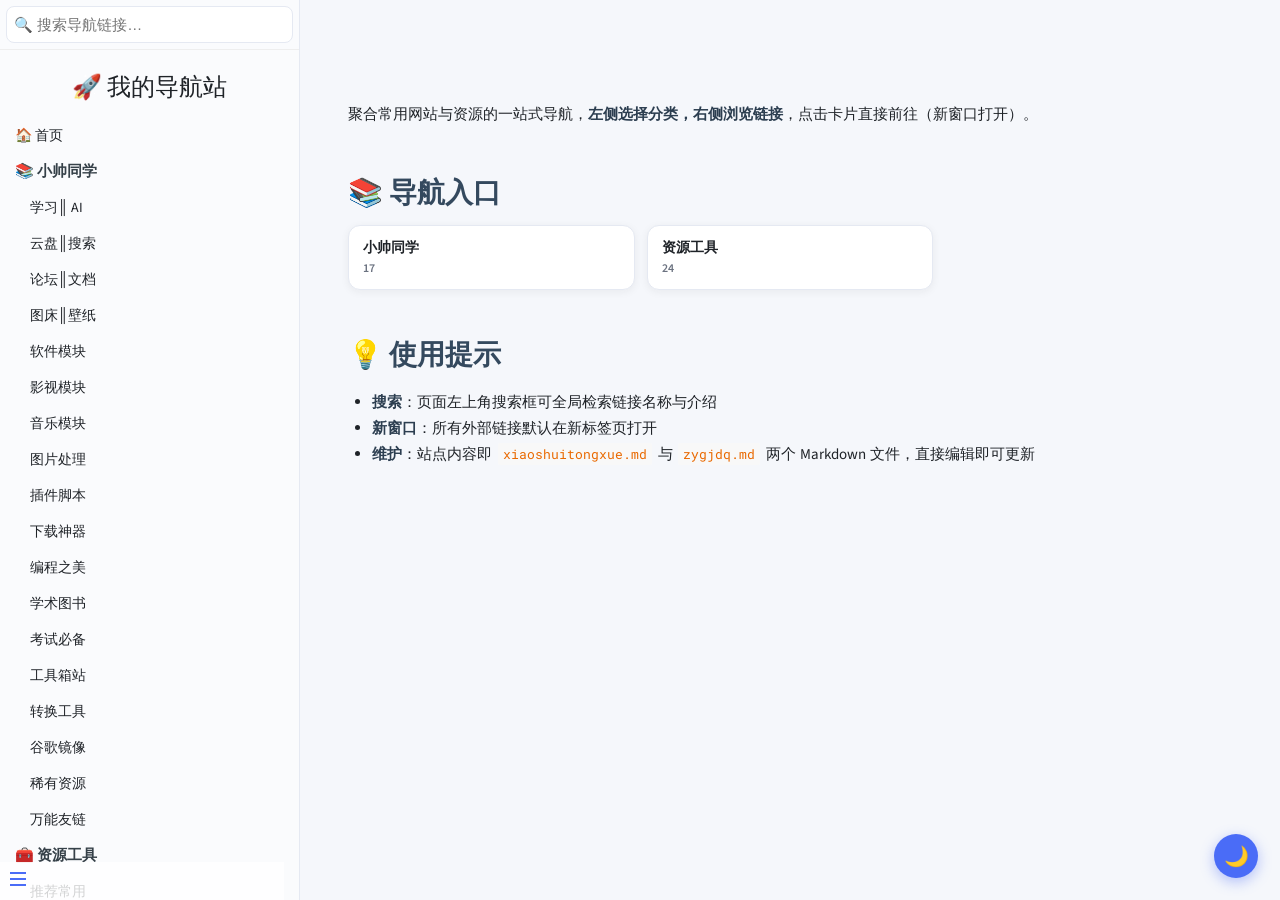
==== index.html @ 2ff6bfc6 "feat: 我的导航站 (docsify 卡片化导航)" ====
<!DOCTYPE html>
<html lang="zh-CN">
<head>
  <meta charset="UTF-8">
  <meta name="viewport" content="width=device-width, initial-scale=1.0">
  <meta name="description" content="我的导航站 - 聚合常用网站、工具、资源导航">
  <title>我的导航站</title>
  <!-- 主题（本地化，避免 CDN 网络问题） -->
  <link rel="stylesheet" href="assets/vendor/vue.css">
  <link rel="stylesheet" href="assets/style.css">
</head>
<body>
  <div id="app">加载中…</div>

  <script>
    window.$docsify = {
      // 站点信息
      name: '🚀 我的导航站',
      nameLink: '/',
      maxLevel: 4,
      subMaxLevel: 0,
      sidebarDisplayLevel: 1,
      loadSidebar: true,
      auto2top: true,
      themeColor: '#4a6cf7',
      // 搜索
      search: {
        placeholder: '🔍 搜索导航链接…',
        noData: '没有找到相关链接',
        depth: 6,
        maxAge: 86400000,
        paths: 'auto',
        namespace: 'nav-search'
      },
      // 外链一律新窗口打开
      externalLinkTarget: '_blank',
      externalLinkRel: 'noopener'
    };
  </script>

  <!-- 导航增强插件：必须在 docsify 实例化之前注册 -->
  <script src="assets/nav.js"></script>

  <!-- docsify 核心（本地化） -->
  <script src="assets/vendor/docsify.min.js"></script>
  <!-- 插件 -->
  <script src="assets/vendor/search.min.js"></script>
</body>
</html>
---- assets/vendor/vue.css ----
@import url("https://fonts.googleapis.com/css?family=Roboto+Mono|Source+Sans+Pro:300,400,600");*{-webkit-font-smoothing:antialiased;-webkit-overflow-scrolling:touch;-webkit-tap-highlight-color:rgba(0,0,0,0);-webkit-text-size-adjust:none;-webkit-touch-callout:none;box-sizing:border-box}body:not(.ready){overflow:hidden}body:not(.ready) .app-nav,body:not(.ready)>nav,body:not(.ready) [data-cloak]{display:none}div#app{font-size:30px;font-weight:lighter;margin:40vh auto;text-align:center}div#app:empty:before{content:"Loading..."}img.emoji{height:1.2em}img.emoji,span.emoji{vertical-align:middle}span.emoji{font-family:Apple Color Emoji,Segoe UI Emoji,Segoe UI Symbol,Noto Color Emoji;font-size:1.2em}.progress{background-color:#42b983;background-color:var(--theme-color,#42b983);height:2px;left:0;position:fixed;right:0;top:0;transition:width .2s,opacity .4s;width:0;z-index:999999}.search .search-keyword,.search a:hover{color:#42b983;color:var(--theme-color,#42b983)}.search .search-keyword{font-style:normal;font-weight:700}body,html{height:100%}body{-moz-osx-font-smoothing:grayscale;-webkit-font-smoothing:antialiased;color:#34495e;font-family:Source Sans Pro,Helvetica Neue,Arial,sans-serif;font-size:15px;letter-spacing:0;margin:0;overflow-x:hidden}img{max-width:100%}a[disabled]{cursor:not-allowed;opacity:.6}kbd{border:1px solid #ccc;border-radius:3px;display:inline-block;font-size:12px!important;line-height:12px;margin-bottom:3px;padding:3px 5px;vertical-align:middle}li input[type=checkbox]{margin:0 .2em .25em 0;vertical-align:middle}.app-nav{margin:25px 60px 0 0;position:absolute;right:0;text-align:right;z-index:10}.app-nav.no-badge{margin-right:25px}.app-nav p{margin:0}.app-nav>a{margin:0 1rem;padding:5px 0}.app-nav li,.app-nav ul{display:inline-block;list-style:none;margin:0}.app-nav a{color:inherit;font-size:16px;text-decoration:none;transition:color .3s}.app-nav a.active,.app-nav a:hover{color:#42b983;color:var(--theme-color,#42b983)}.app-nav a.active{border-bottom:2px solid #42b983;border-bottom:2px solid var(--theme-color,#42b983)}.app-nav li{display:inline-block;margin:0 1rem;padding:5px 0;position:relative;cursor:pointer}.app-nav li ul{background-color:#fff;border:1px solid;border-color:#ddd #ddd #ccc;border-radius:4px;box-sizing:border-box;display:none;max-height:calc(100vh - 61px);overflow-y:auto;padding:10px 0;position:absolute;right:-15px;text-align:left;top:100%;white-space:nowrap}.app-nav li ul li{display:block;font-size:14px;line-height:1rem;margin:8px 14px;white-space:nowrap}.app-nav li ul a{display:block;font-size:inherit;margin:0;padding:0}.app-nav li ul a.active{border-bottom:0}.app-nav li:hover ul{display:block}.github-corner{border-bottom:0;position:fixed;right:0;text-decoration:none;top:0;z-index:1}.github-corner:hover .octo-arm{animation:octocat-wave .56s ease-in-out}.github-corner svg{color:#fff;fill:#42b983;fill:var(--theme-color,#42b983);height:80px;width:80px}main{display:block;position:relative;width:100vw;height:100%;z-index:0}main.hidden{display:none}.anchor{display:inline-block;text-decoration:none;transition:all .3s}.anchor span{color:#34495e}.anchor:hover{text-decoration:underline}.sidebar{border-right:1px solid rgba(0,0,0,.07);overflow-y:auto;padding:40px 0 0;position:absolute;top:0;bottom:0;left:0;transition:transform .25s ease-out;width:300px;z-index:20}.sidebar>h1{margin:0 auto 1rem;font-size:1.5rem;font-weight:300;text-align:center}.sidebar>h1 a{color:inherit;text-decoration:none}.sidebar>h1 .app-nav{display:block;position:static}.sidebar .sidebar-nav{line-height:2em;padding-bottom:40px}.sidebar li.collapse .app-sub-sidebar{display:none}.sidebar ul{margin:0 0 0 15px;padding:0}.sidebar li>p{font-weight:700;margin:0}.sidebar ul,.sidebar ul li{list-style:none}.sidebar ul li a{border-bottom:none;display:block}.sidebar ul li ul{padding-left:20px}.sidebar::-webkit-scrollbar{width:4px}.sidebar::-webkit-scrollbar-thumb{background:transparent;border-radius:4px}.sidebar:hover::-webkit-scrollbar-thumb{background:hsla(0,0%,53.3%,.4)}.sidebar:hover::-webkit-scrollbar-track{background:hsla(0,0%,53.3%,.1)}.sidebar-toggle{background-color:transparent;background-color:hsla(0,0%,100%,.8);border:0;outline:none;padding:10px;position:absolute;bottom:0;left:0;text-align:center;transition:opacity .3s;width:284px;z-index:30;cursor:pointer}.sidebar-toggle:hover .sidebar-toggle-button{opacity:.4}.sidebar-toggle span{background-color:#42b983;background-color:var(--theme-color,#42b983);display:block;margin-bottom:4px;width:16px;height:2px}body.sticky .sidebar,body.sticky .sidebar-toggle{position:fixed}.content{padding-top:60px;position:absolute;top:0;right:0;bottom:0;left:300px;transition:left .25s ease}.markdown-section{margin:0 auto;max-width:80%;padding:30px 15px 40px;position:relative}.markdown-section>*{box-sizing:border-box;font-size:inherit}.markdown-section>:first-child{margin-top:0!important}.markdown-section hr{border:none;border-bottom:1px solid #eee;margin:2em 0}.markdown-section iframe{border:1px solid #eee;width:1px;min-width:100%}.markdown-section table{border-collapse:collapse;border-spacing:0;display:block;margin-bottom:1rem;overflow:auto;width:100%}.markdown-section th{font-weight:700}.markdown-section td,.markdown-section th{border:1px solid #ddd;padding:6px 13px}.markdown-section tr{border-top:1px solid #ccc}.markdown-section p.tip,.markdown-section tr:nth-child(2n){background-color:#f8f8f8}.markdown-section p.tip{border-bottom-right-radius:2px;border-left:4px solid #f66;border-top-right-radius:2px;margin:2em 0;padding:12px 24px 12px 30px;position:relative}.markdown-section p.tip:before{background-color:#f66;border-radius:100%;color:#fff;content:"!";font-family:Dosis,Source Sans Pro,Helvetica Neue,Arial,sans-serif;font-size:14px;font-weight:700;left:-12px;line-height:20px;position:absolute;height:20px;width:20px;text-align:center;top:14px}.markdown-section p.tip code{background-color:#efefef}.markdown-section p.tip em{color:#34495e}.markdown-section p.warn{background:rgba(66,185,131,.1);border-radius:2px;padding:1rem}.markdown-section ul.task-list>li{list-style-type:none}body.close .sidebar{transform:translateX(-300px)}body.close .sidebar-toggle{width:auto}body.close .content{left:0}@media print{.app-nav,.github-corner,.sidebar,.sidebar-toggle{display:none}}@media screen and (max-width:768px){.github-corner,.sidebar,.sidebar-toggle{position:fixed}.app-nav{margin-top:16px}.app-nav li ul{top:30px}main{height:auto;min-height:100vh;overflow-x:hidden}.sidebar{left:-300px;transition:transform .25s ease-out}.content{left:0;max-width:100vw;position:static;padding-top:20px;transition:transform .25s ease}.app-nav,.github-corner{transition:transform .25s ease-out}.sidebar-toggle{background-color:transparent;width:auto;padding:30px 30px 10px 10px}body.close .sidebar{transform:translateX(300px)}body.close .sidebar-toggle{background-color:hsla(0,0%,100%,.8);transition:background-color 1s;width:284px;padding:10px}body.close .content{transform:translateX(300px)}body.close .app-nav,body.close .github-corner{display:none}.github-corner:hover .octo-arm{animation:none}.github-corner .octo-arm{animation:octocat-wave .56s ease-in-out}}@keyframes octocat-wave{0%,to{transform:rotate(0)}20%,60%{transform:rotate(-25deg)}40%,80%{transform:rotate(10deg)}}section.cover{position:relative;align-items:center;background-position:50%;background-repeat:no-repeat;background-size:cover;min-height:100vh;width:100%;display:none}section.cover.show{display:flex}section.cover.has-mask .mask{background-color:#fff;opacity:.8;position:absolute;top:0;bottom:0;width:100%}section.cover .cover-main{flex:1;margin:0 16px;text-align:center;position:relative}section.cover a{color:inherit}section.cover a,section.cover a:hover{text-decoration:none}section.cover p{line-height:1.5rem;margin:1em 0}section.cover h1{color:inherit;font-size:2.5rem;font-weight:300;margin:.625rem 0 2.5rem;position:relative;text-align:center}section.cover h1 a{display:block}section.cover h1 small{bottom:-.4375rem;font-size:1rem;position:absolute}section.cover blockquote{font-size:1.5rem;text-align:center}section.cover ul{line-height:1.8;list-style-type:none;margin:1em auto;max-width:500px;padding:0}section.cover .cover-main>p:last-child a{border-radius:2rem;border:1px solid #42b983;border-color:var(--theme-color,#42b983);box-sizing:border-box;color:#42b983;color:var(--theme-color,#42b983);display:inline-block;font-size:1.05rem;letter-spacing:.1rem;margin:.5rem 1rem;padding:.75em 2rem;text-decoration:none;transition:all .15s ease}section.cover .cover-main>p:last-child a:last-child{background-color:#42b983;background-color:var(--theme-color,#42b983);color:#fff}section.cover .cover-main>p:last-child a:last-child:hover{color:inherit;opacity:.8}section.cover .cover-main>p:last-child a:hover{color:inherit}section.cover blockquote>p>a{border-bottom:2px solid #42b983;border-bottom:2px solid var(--theme-color,#42b983);transition:color .3s}section.cover blockquote>p>a:hover{color:#42b983;color:var(--theme-color,#42b983)}.sidebar,body{background-color:#fff}.sidebar{color:#364149}.sidebar li{margin:6px 0}.sidebar ul li a{color:#505d6b;font-size:14px;font-weight:400;overflow:hidden;text-decoration:none;text-overflow:ellipsis;white-space:nowrap}.sidebar ul li a:hover{text-decoration:underline}.sidebar ul li ul{padding:0}.sidebar ul li.active>a{border-right:2px solid;color:#42b983;color:var(--theme-color,#42b983);font-weight:600}.app-sub-sidebar li:before{content:"-";padding-right:4px;float:left}.markdown-section h1,.markdown-section h2,.markdown-section h3,.markdown-section h4,.markdown-section strong{color:#2c3e50;font-weight:600}.markdown-section a{color:#42b983;color:var(--theme-color,#42b983);font-weight:600}.markdown-section h1{font-size:2rem;margin:0 0 1rem}.markdown-section h2{font-size:1.75rem;margin:45px 0 .8rem}.markdown-section h3{font-size:1.5rem;margin:40px 0 .6rem}.markdown-section h4{font-size:1.25rem}.markdown-section h5{font-size:1rem}.markdown-section h6{color:#777;font-size:1rem}.markdown-section figure,.markdown-section p{margin:1.2em 0}.markdown-section ol,.markdown-section p,.markdown-section ul{line-height:1.6rem;word-spacing:.05rem}.markdown-section ol,.markdown-section ul{padding-left:1.5rem}.markdown-section blockquote{border-left:4px solid #42b983;border-left:4px solid var(--theme-color,#42b983);color:#858585;margin:2em 0;padding-left:20px}.markdown-section blockquote p{font-weight:600;margin-left:0}.markdown-section iframe{margin:1em 0}.markdown-section em{color:#7f8c8d}.markdown-section code,.markdown-section output:after,.markdown-section pre{font-family:Roboto Mono,Monaco,courier,monospace}.markdown-section code,.markdown-section pre{background-color:#f8f8f8}.markdown-section output,.markdown-section pre{margin:1.2em 0;position:relative}.markdown-section output,.markdown-section pre>code{border-radius:2px;display:block}.markdown-section output:after,.markdown-section pre>code{-moz-osx-font-smoothing:initial;-webkit-font-smoothing:initial}.markdown-section code{border-radius:2px;color:#e96900;margin:0 2px;padding:3px 5px;white-space:pre-wrap}.markdown-section>:not(h1):not(h2):not(h3):not(h4):not(h5):not(h6) code{font-size:.8rem}.markdown-section pre{padding:0 1.4rem;line-height:1.5rem;overflow:auto;word-wrap:normal}.markdown-section pre>code{color:#525252;font-size:.8rem;padding:2.2em 5px;line-height:inherit;margin:0 2px;max-width:inherit;overflow:inherit;white-space:inherit}.markdown-section output{padding:1.7rem 1.4rem;border:1px dotted #ccc}.markdown-section output>:first-child{margin-top:0}.markdown-section output>:last-child{margin-bottom:0}.markdown-section code:after,.markdown-section code:before,.markdown-section output:after,.markdown-section output:before{letter-spacing:.05rem}.markdown-section output:after,.markdown-section pre:after{color:#ccc;font-size:.6rem;font-weight:600;height:15px;line-height:15px;padding:5px 10px 0;position:absolute;right:0;text-align:right;top:0;content:attr(data-lang)}.token.cdata,.token.comment,.token.doctype,.token.prolog{color:#8e908c}.token.namespace{opacity:.7}.token.boolean,.token.number{color:#c76b29}.token.punctuation{color:#525252}.token.property{color:#c08b30}.token.tag{color:#2973b7}.token.string{color:#42b983;color:var(--theme-color,#42b983)}.token.selector{color:#6679cc}.token.attr-name{color:#2973b7}.language-css .token.string,.style .token.string,.token.entity,.token.url{color:#22a2c9}.token.attr-value,.token.control,.token.directive,.token.unit{color:#42b983;color:var(--theme-color,#42b983)}.token.function,.token.keyword{color:#e96900}.token.atrule,.token.regex,.token.statement{color:#22a2c9}.token.placeholder,.token.variable{color:#3d8fd1}.token.deleted{text-decoration:line-through}.token.inserted{border-bottom:1px dotted #202746;text-decoration:none}.token.italic{font-style:italic}.token.bold,.token.important{font-weight:700}.token.important{color:#c94922}.token.entity{cursor:help}code .token{-moz-osx-font-smoothing:initial;-webkit-font-smoothing:initial;min-height:1.5rem;position:relative;left:auto}
---- assets/style.css ----
/* ============================================
 * 我的导航站 - 自定义样式
 * 覆盖 docsify vue 主题：卡片化网格 / 分类标签条 / 亮暗主题
 * ============================================ */

/* ---------- 主题变量 ---------- */
:root {
  --nav-bg: #f5f7fb;
  --nav-card-bg: #ffffff;
  --nav-card-border: #e5e9f2;
  --nav-text: #1f2328;
  --nav-muted: #6b7280;
  --nav-accent: #4a6cf7;
  --nav-accent-soft: rgba(74, 108, 247, 0.08);
  --nav-shadow: 0 2px 8px rgba(31, 35, 40, 0.06);
  --nav-shadow-hover: 0 6px 18px rgba(31, 35, 40, 0.12);
  --nav-sidebar-bg: #fafbfd;
}

body.nav-dark {
  --nav-bg: #101218;
  --nav-card-bg: #1a1e29;
  --nav-card-border: #2a3040;
  --nav-text: #e6e8ee;
  --nav-muted: #9aa1b2;
  --nav-accent: #6d8bff;
  --nav-accent-soft: rgba(109, 139, 255, 0.12);
  --nav-shadow: 0 2px 8px rgba(0, 0, 0, 0.3);
  --nav-shadow-hover: 0 6px 18px rgba(0, 0, 0, 0.45);
  --nav-sidebar-bg: #12141c;
}

/* ---------- 全局背景 ---------- */
body {
  background: var(--nav-bg);
  color: var(--nav-text);
  transition: background 0.25s ease, color 0.25s ease;
}
.sidebar {
  background: var(--nav-sidebar-bg);
  border-right: 1px solid var(--nav-card-border);
}
.sidebar .app-name-link,
.sidebar ul li a,
.sidebar ul li a:hover {
  color: var(--nav-text);
}
.sidebar ul li a.active {
  color: var(--nav-accent);
  border-right: 2px solid var(--nav-accent);
  background: var(--nav-accent-soft);
}

/* ---------- 内容区宽度 ---------- */
.markdown-section {
  max-width: 1180px !important;
  padding: 24px 48px 60px !important;
}
@media (max-width: 768px) {
  .markdown-section {
    padding: 16px 18px 60px !important;
  }
}

/* ---------- 分类标题 ---------- */
.cat-heading {
  position: relative;
  padding-left: 14px;
  margin-top: 44px;
  font-size: 1.45em;
  color: var(--nav-text);
}
.cat-heading:first-of-type {
  margin-top: 8px;
}
.cat-heading::before {
  content: '';
  position: absolute;
  left: 0;
  top: 8px;
  bottom: 8px;
  width: 4px;
  border-radius: 2px;
  background: var(--nav-accent);
}
.cat-heading .anchor {
  display: none;
}

/* ---------- 顶部分类标签条 ---------- */
.cat-tabs {
  display: flex;
  flex-wrap: wrap;
  gap: 8px;
  padding: 12px 14px;
  margin: 0 0 20px;
  background: var(--nav-card-bg);
  border: 1px solid var(--nav-card-border);
  border-radius: 12px;
  box-shadow: var(--nav-shadow);
}
.cat-tab {
  padding: 5px 12px;
  border-radius: 999px;
  font-size: 13px;
  color: var(--nav-muted);
  background: var(--nav-accent-soft);
  text-decoration: none !important;
  border: 1px solid transparent;
  transition: all 0.18s ease;
  white-space: nowrap;
}
.cat-tab:hover {
  color: var(--nav-accent);
  border-color: var(--nav-accent);
}

/* ---------- 卡片网格 ---------- */
.nav-grid {
  display: grid;
  grid-template-columns: repeat(auto-fill, minmax(240px, 1fr));
  gap: 12px;
  margin-bottom: 28px;
}
.nav-card {
  display: flex;
  align-items: center;
  gap: 12px;
  padding: 12px 14px;
  background: var(--nav-card-bg);
  border: 1px solid var(--nav-card-border);
  border-radius: 12px;
  box-shadow: var(--nav-shadow);
  text-decoration: none !important;
  transition: transform 0.18s ease, box-shadow 0.18s ease, border-color 0.18s ease;
  min-width: 0;
}
.nav-card:hover {
  transform: translateY(-3px);
  box-shadow: var(--nav-shadow-hover);
  border-color: var(--nav-accent);
}
.nav-card:active {
  transform: translateY(-1px);
}
.nav-card-icon {
  flex: 0 0 28px;
  width: 28px;
  height: 28px;
  display: flex;
  align-items: center;
  justify-content: center;
  border-radius: 8px;
  background: var(--nav-accent-soft);
  overflow: hidden;
}
.nav-card-icon img {
  width: 20px;
  height: 20px;
  border-radius: 4px;
}
.nav-card-body {
  display: flex;
  flex-direction: column;
  min-width: 0;
}
.nav-card-name {
  font-size: 14px;
  font-weight: 600;
  color: var(--nav-text);
  white-space: nowrap;
  overflow: hidden;
  text-overflow: ellipsis;
}
.nav-card-desc {
  margin-top: 2px;
  font-size: 12px;
  color: var(--nav-muted);
  overflow: hidden;
  display: -webkit-box;
  -webkit-line-clamp: 2;
  -webkit-box-orient: vertical;
  word-break: break-all;
}

/* ---------- 主题切换按钮 ---------- */
.theme-toggle {
  position: fixed;
  right: 22px;
  bottom: 22px;
  z-index: 1000;
  width: 44px;
  height: 44px;
  border: none;
  border-radius: 50%;
  font-size: 20px;
  cursor: pointer;
  background: var(--nav-accent);
  color: #fff;
  box-shadow: 0 4px 14px rgba(74, 108, 247, 0.4);
  transition: transform 0.18s ease, box-shadow 0.18s ease;
}
.theme-toggle:hover {
  transform: scale(1.08);
}

/* ---------- 响应式 ---------- */
@media (max-width: 560px) {
  .nav-grid {
    grid-template-columns: repeat(auto-fill, minmax(100%, 1fr));
  }
  .cat-tabs {
    max-height: 220px;
    overflow-y: auto;
  }
}

/* ---------- 搜索框主题适配 ---------- */
.search input {
  background: var(--nav-card-bg) !important;
  color: var(--nav-text) !important;
  border: 1px solid var(--nav-card-border) !important;
  border-radius: 8px !important;
}
.search .search-keyword {
  color: var(--nav-accent) !important;
}
.search p {
  color: var(--nav-text) !important;
}
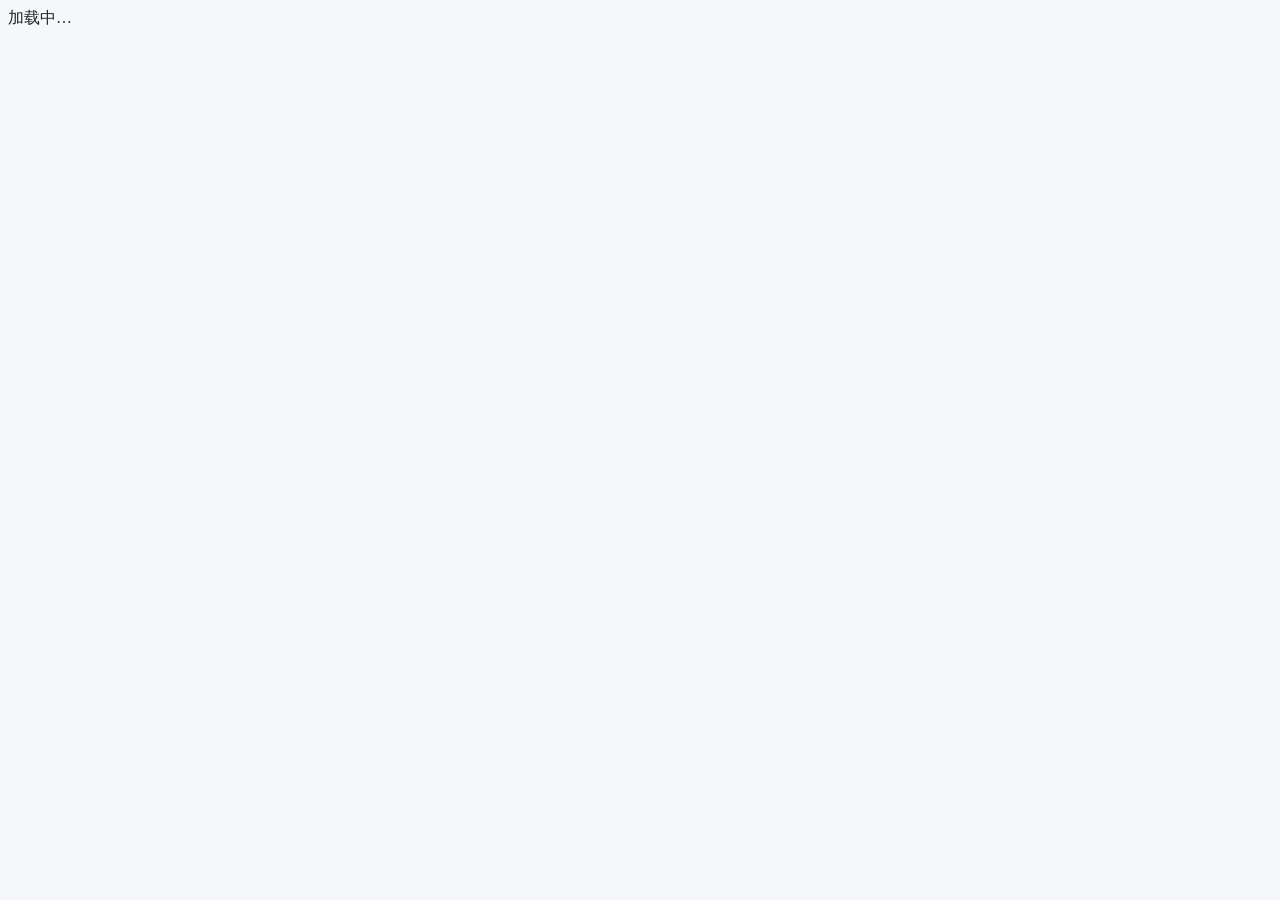
==== commit db72da59: "deploy: 自动部署 gh-pages 6b73b0909bc286a4d624ce44890be358062a8974 6b73b0909bc286a4d624ce44890be358062a8" ====
--- a/index.html
+++ b/index.html
@@ -1,49 +1,55 @@
-<!DOCTYPE html>
-<html lang="zh-CN">
-<head>
-  <meta charset="UTF-8">
-  <meta name="viewport" content="width=device-width, initial-scale=1.0">
-  <meta name="description" content="我的导航站 - 聚合常用网站、工具、资源导航">
-  <title>我的导航站</title>
-  <!-- 主题（本地化，避免 CDN 网络问题） -->
-  <link rel="stylesheet" href="assets/vendor/vue.css">
-  <link rel="stylesheet" href="assets/style.css">
-</head>
-<body>
-  <div id="app">加载中…</div>
-
-  <script>
-    window.$docsify = {
-      // 站点信息
-      name: '🚀 我的导航站',
-      nameLink: '/',
-      maxLevel: 4,
-      subMaxLevel: 0,
-      sidebarDisplayLevel: 1,
-      loadSidebar: true,
-      auto2top: true,
-      themeColor: '#4a6cf7',
-      // 搜索
-      search: {
-        placeholder: '🔍 搜索导航链接…',
-        noData: '没有找到相关链接',
-        depth: 6,
-        maxAge: 86400000,
-        paths: 'auto',
-        namespace: 'nav-search'
-      },
-      // 外链一律新窗口打开
-      externalLinkTarget: '_blank',
-      externalLinkRel: 'noopener'
-    };
-  </script>
-
-  <!-- 导航增强插件：必须在 docsify 实例化之前注册 -->
-  <script src="assets/nav.js"></script>
-
-  <!-- docsify 核心（本地化） -->
-  <script src="assets/vendor/docsify.min.js"></script>
-  <!-- 插件 -->
-  <script src="assets/vendor/search.min.js"></script>
-</body>
-</html>
+<!DOCTYPE html>
+<html lang="zh-CN">
+<head>
+  <meta charset="UTF-8" />
+  <title>🚀 我的导航站</title>
+  <meta name="viewport" content="width=device-width, initial-scale=1.0, minimum-scale=1.0" />
+  <meta name="description" content="我的导航站 - 聚合常用网站、工具、资源导航" />
+
+  <!-- 主题样式（CDN，参考 zhixiaotx/blog 的可达配置） -->
+  <link rel="stylesheet" href="https://cdn.jsdelivr.net/npm/docsify@4/lib/themes/vue.css" />
+  <link rel="stylesheet" href="assets/style.css" />
+</head>
+<body>
+  <div id="app">加载中…</div>
+
+  <script>
+    window.$docsify = {
+      name: '🚀 我的导航站',
+      nameLink: '#/',
+      repo: '',
+      // 侧边栏导航（_sidebar.md 中的 55 个分类）
+      loadSidebar: true,
+      subMaxLevel: 2,
+      maxLevel: 4,
+      auto2top: true,
+      loadNavbar: false,
+      coverpage: false,
+      // 相对链接始终基于站点根解析，避免从子目录页再点链接时路径叠加
+      relativePath: false,
+      // 站内搜索（docsify 官方插件，稳定可靠）
+      search: {
+        maxAge: 86400000,
+        paths: 'auto',
+        placeholder: '搜索分类 / 站点',
+        noData: '找不到结果',
+        depth: 4
+      },
+      // 外链新窗口打开
+      externalLinkTarget: '_blank',
+      externalLinkRel: 'noopener',
+      // 找不到页面时渲染 _404.md（而不是永久停在加载占位）
+      notFoundPage: true,
+      // 插件万一抛错也不要中断正文渲染
+      catchPluginErrors: true
+    };
+  </script>
+
+  <!-- Docsify v4（CDN，已验证国内可达） -->
+  <script src="//cdn.jsdelivr.net/npm/docsify@4"></script>
+  <!-- 官方搜索插件（站内搜索） -->
+  <script src="//cdn.jsdelivr.net/npm/docsify/lib/plugins/search.min.js"></script>
+  <!-- 站内/站外搜索 + 主题切换 + 一键置顶（干净插件，参考 zhixiaotx/blog 写法） -->
+  <script src="assets/nav.js"></script>
+</body>
+</html>
--- a/assets/style.css
+++ b/assets/style.css
@@ -1,6 +1,7 @@
 /* ============================================
  * 我的导航站 - 自定义样式
- * 覆盖 docsify vue 主题：卡片化网格 / 分类标签条 / 亮暗主题
+ * 覆盖 docsify vue 主题：表格美化 / 统一搜索栏 /
+ * 置顶按钮 / 侧边栏折叠 / 分类标题(纯文本) / 亮暗主题 / 移动端适配
  * ============================================ */
 
 /* ---------- 主题变量 ---------- */
@@ -12,9 +13,11 @@
   --nav-muted: #6b7280;
   --nav-accent: #4a6cf7;
   --nav-accent-soft: rgba(74, 108, 247, 0.08);
+  --nav-head-bg: #eef1f8;
+  --nav-stripe: #f8fafd;
   --nav-shadow: 0 2px 8px rgba(31, 35, 40, 0.06);
-  --nav-shadow-hover: 0 6px 18px rgba(31, 35, 40, 0.12);
   --nav-sidebar-bg: #fafbfd;
+  --sidebar-width: 220px;
 }
 
 body.nav-dark {
@@ -25,8 +28,9 @@
   --nav-muted: #9aa1b2;
   --nav-accent: #6d8bff;
   --nav-accent-soft: rgba(109, 139, 255, 0.12);
+  --nav-head-bg: #232838;
+  --nav-stripe: #161a24;
   --nav-shadow: 0 2px 8px rgba(0, 0, 0, 0.3);
-  --nav-shadow-hover: 0 6px 18px rgba(0, 0, 0, 0.45);
   --nav-sidebar-bg: #12141c;
 }
 
@@ -36,9 +40,13 @@
   color: var(--nav-text);
   transition: background 0.25s ease, color 0.25s ease;
 }
+
+/* ---------- 侧边栏 ---------- */
 .sidebar {
   background: var(--nav-sidebar-bg);
   border-right: 1px solid var(--nav-card-border);
+  width: var(--sidebar-width) !important;
+  transition: transform 0.25s ease, width 0.25s ease;
 }
 .sidebar .app-name-link,
 .sidebar ul li a,
@@ -51,171 +59,309 @@
   background: var(--nav-accent-soft);
 }
 
-/* ---------- 内容区宽度 ---------- */
+/* ---------- 内容区：紧贴侧栏，零空白 ----------
+ * docsify 的 .content 是 position:absolute; left:300px; overflow-y:scroll 的滚动容器，
+ * 因此用 left 覆盖定位（不要用 margin-left 叠加），并保持可滚动。
+ */
+.content {
+  left: var(--sidebar-width) !important;
+  margin-left: 0 !important;
+  transition: left 0.25s ease;
+  /* 强制去掉所有默认内边距 */
+  padding: 0 !important;
+  /* 保留 docsify 的内部滚动，切勿设 overflow:hidden */
+}
+
+/* ---------- 侧边栏折叠 ---------- */
+body.nav-sb-closed .sidebar {
+  transform: translateX(-100%);
+}
+body.nav-sb-closed .content {
+  left: 0 !important;
+}
+body.nav-sb-closed .web-search {
+  margin-left: 44px;
+}
+
+/* ---------- 正文区内边距（紧凑，紧贴侧栏） ---------- */
 .markdown-section {
-  max-width: 1180px !important;
-  padding: 24px 48px 60px !important;
-}
-@media (max-width: 768px) {
-  .markdown-section {
-    padding: 16px 18px 60px !important;
-  }
-}
-
-/* ---------- 分类标题 ---------- */
-.cat-heading {
-  position: relative;
-  padding-left: 14px;
-  margin-top: 44px;
-  font-size: 1.45em;
-  color: var(--nav-text);
-}
-.cat-heading:first-of-type {
-  margin-top: 8px;
-}
-.cat-heading::before {
-  content: '';
-  position: absolute;
-  left: 0;
+  max-width: 1400px !important;
+  padding: 12px 10px 60px !important;
+}
+
+/* ---------- 侧边栏折叠按钮（侧边栏右侧边缘） ---------- */
+.sb-toggle {
+  position: fixed;
+  left: calc(var(--sidebar-width) + 4px);
   top: 8px;
-  bottom: 8px;
-  width: 4px;
-  border-radius: 2px;
-  background: var(--nav-accent);
-}
-.cat-heading .anchor {
-  display: none;
-}
-
-/* ---------- 顶部分类标签条 ---------- */
-.cat-tabs {
-  display: flex;
-  flex-wrap: wrap;
-  gap: 8px;
-  padding: 12px 14px;
-  margin: 0 0 20px;
+  z-index: 1002;
+  width: 32px;
+  height: 32px;
+  border: 1px solid var(--nav-card-border);
+  border-radius: 8px;
+  font-size: 15px;
+  line-height: 1;
+  cursor: pointer;
   background: var(--nav-card-bg);
-  border: 1px solid var(--nav-card-border);
-  border-radius: 12px;
+  color: var(--nav-text);
   box-shadow: var(--nav-shadow);
-}
-.cat-tab {
-  padding: 5px 12px;
-  border-radius: 999px;
-  font-size: 13px;
-  color: var(--nav-muted);
-  background: var(--nav-accent-soft);
-  text-decoration: none !important;
-  border: 1px solid transparent;
-  transition: all 0.18s ease;
-  white-space: nowrap;
-}
-.cat-tab:hover {
-  color: var(--nav-accent);
-  border-color: var(--nav-accent);
-}
-
-/* ---------- 卡片网格 ---------- */
-.nav-grid {
-  display: grid;
-  grid-template-columns: repeat(auto-fill, minmax(240px, 1fr));
-  gap: 12px;
-  margin-bottom: 28px;
-}
-.nav-card {
-  display: flex;
-  align-items: center;
-  gap: 12px;
-  padding: 12px 14px;
-  background: var(--nav-card-bg);
-  border: 1px solid var(--nav-card-border);
-  border-radius: 12px;
-  box-shadow: var(--nav-shadow);
-  text-decoration: none !important;
-  transition: transform 0.18s ease, box-shadow 0.18s ease, border-color 0.18s ease;
-  min-width: 0;
-}
-.nav-card:hover {
-  transform: translateY(-3px);
-  box-shadow: var(--nav-shadow-hover);
-  border-color: var(--nav-accent);
-}
-.nav-card:active {
-  transform: translateY(-1px);
-}
-.nav-card-icon {
-  flex: 0 0 28px;
-  width: 28px;
-  height: 28px;
   display: flex;
   align-items: center;
   justify-content: center;
-  border-radius: 8px;
-  background: var(--nav-accent-soft);
-  overflow: hidden;
-}
-.nav-card-icon img {
-  width: 20px;
-  height: 20px;
-  border-radius: 4px;
-}
-.nav-card-body {
+  transition: left 0.25s ease;
+}
+/* 折叠状态下按钮贴到最左边 */
+body.nav-sb-closed .sb-toggle {
+  left: 8px;
+}
+.sb-toggle:hover {
+  background: var(--nav-accent);
+  color: #fff;
+}
+
+/* 隐藏 docsify 自带的侧边栏切换按钮（避免重复） */
+.sidebar-toggle {
+  display: none !important;
+}
+
+/* ---------- 统一搜索栏 ---------- */
+.web-search {
   display: flex;
-  flex-direction: column;
-  min-width: 0;
-}
-.nav-card-name {
+  gap: 6px;
+  align-items: center;
+  padding: 8px 10px;
+  margin: 12px 10px 14px;
+  background: var(--nav-card-bg);
+  border: 1px solid var(--nav-card-border);
+  border-radius: 10px;
+  box-shadow: var(--nav-shadow);
+  flex-wrap: wrap;
+}
+.ws-engine {
+  flex: 0 0 auto;
+  min-width: 100px;
+  padding: 7px 8px;
+  border: 1px solid var(--nav-card-border);
+  border-radius: 6px;
+  background: var(--nav-bg);
+  color: var(--nav-text);
+  font-size: 13px;
+  cursor: pointer;
+  outline: none;
+}
+.ws-engine:focus {
+  border-color: var(--nav-accent);
+}
+.ws-input {
+  flex: 1 1 auto;
+  min-width: 100px;
+  padding: 7px 10px;
+  border: 1px solid var(--nav-card-border);
+  border-radius: 6px;
+  background: var(--nav-bg);
+  color: var(--nav-text);
   font-size: 14px;
+  outline: none;
+}
+.ws-input::placeholder {
+  color: var(--nav-muted);
+}
+.ws-input:focus {
+  border-color: var(--nav-accent);
+  box-shadow: 0 0 0 2px var(--nav-accent-soft);
+}
+.ws-btn {
+  flex: 0 0 auto;
+  padding: 7px 16px;
+  border: none;
+  border-radius: 6px;
+  background: var(--nav-accent);
+  color: #fff;
+  font-size: 13px;
+  cursor: pointer;
+}
+.ws-btn:hover {
+  opacity: 0.88;
+}
+
+/* 搜索模式切换按钮 */
+.ws-mode {
+  flex: 0 0 auto;
+  padding: 7px 10px;
+  border: none;
+  border-radius: 6px;
+  background: var(--nav-accent);
+  color: #fff;
+  font-size: 12px;
   font-weight: 600;
-  color: var(--nav-text);
+  cursor: pointer;
   white-space: nowrap;
-  overflow: hidden;
-  text-overflow: ellipsis;
-}
-.nav-card-desc {
-  margin-top: 2px;
-  font-size: 12px;
-  color: var(--nav-muted);
-  overflow: hidden;
-  display: -webkit-box;
-  -webkit-line-clamp: 2;
-  -webkit-box-orient: vertical;
-  word-break: break-all;
-}
-
-/* ---------- 主题切换按钮 ---------- */
-.theme-toggle {
+}
+.ws-mode.site {
+  background: var(--nav-muted);
+}
+.ws-mode:hover {
+  opacity: 0.88;
+}
+.web-search.mode-site .ws-engine {
+  display: none;
+}
+
+/* ---------- 悬浮按钮（置顶 + 主题） ---------- */
+.fab-btn {
   position: fixed;
-  right: 22px;
-  bottom: 22px;
+  right: 20px;
   z-index: 1000;
-  width: 44px;
-  height: 44px;
+  width: 42px;
+  height: 42px;
   border: none;
   border-radius: 50%;
-  font-size: 20px;
+  font-size: 19px;
   cursor: pointer;
   background: var(--nav-accent);
   color: #fff;
   box-shadow: 0 4px 14px rgba(74, 108, 247, 0.4);
-  transition: transform 0.18s ease, box-shadow 0.18s ease;
-}
-.theme-toggle:hover {
+  display: flex;
+  align-items: center;
+  justify-content: center;
+}
+.fab-btn:hover {
   transform: scale(1.08);
 }
-
-/* ---------- 响应式 ---------- */
-@media (max-width: 560px) {
-  .nav-grid {
-    grid-template-columns: repeat(auto-fill, minmax(100%, 1fr));
-  }
-  .cat-tabs {
-    max-height: 220px;
-    overflow-y: auto;
-  }
-}
-
-/* ---------- 搜索框主题适配 ---------- */
+.top-btn {
+  bottom: 76px;
+  opacity: 0;
+  pointer-events: none;
+  font-weight: 700;
+}
+.top-btn.show {
+  opacity: 1;
+  pointer-events: auto;
+}
+.theme-toggle {
+  bottom: 20px;
+}
+
+
+/* ---------- 分类标题兑底：vue 主题会隐藏正文首个 h1（当页面标题），此处强制显示 ---------- */
+.markdown-section > h1 {
+  display: block !important;
+  visibility: visible !important;
+  opacity: 1 !important;
+  margin: 4px 0 14px !important;
+  font-size: 1.4em !important;
+  font-weight: 700 !important;
+  color: var(--nav-text) !important;
+  border-bottom: 2px solid var(--nav-accent) !important;
+  padding-bottom: 6px !important;
+}
+/* ========== 分类标题：纯文本样式（不要徽标/填充/圆角） ========== */
+.cat-badge {
+  display: block;
+  margin: 22px 0 8px;
+  padding: 0 0 6px;
+  font-size: 1.2em;
+  font-weight: 700;
+  color: var(--nav-text);
+  background: transparent !important;
+  border: none !important;
+  border-bottom: 2px solid var(--nav-accent);
+  border-radius: 0 !important;
+  box-shadow: none !important;
+  letter-spacing: 0.3px;
+  line-height: 1.4;
+}
+.cat-badge:first-child {
+  margin-top: 4px;
+}
+.cat-badge::before {
+  display: none !important;
+}
+
+/* 原生 h1.cat-heading 兜底：同样纯文本 */
+h1.cat-heading {
+  display: block !important;
+  visibility: visible !important;
+  opacity: 1 !important;
+  margin: 22px 0 8px !important;
+  padding: 0 0 6px !important;
+  font-size: 1.2em !important;
+  font-weight: 700 !important;
+  color: var(--nav-text) !important;
+  background: transparent !important;
+  border: none !important;
+  border-bottom: 2px solid var(--nav-accent) !important;
+  border-radius: 0 !important;
+  box-shadow: none !important;
+  position: static !important;
+  height: auto !important;
+  overflow: visible !important;
+  clip: auto !important;
+  letter-spacing: 0.3px !important;
+  line-height: 1.4 !important;
+}
+h1.cat-heading .anchor {
+  display: none !important;
+}
+
+/* ---------- 表格美化 ---------- */
+.markdown-section table {
+  display: table;
+  width: 100%;
+  border-collapse: collapse;
+  border-radius: 8px;
+  overflow: hidden;
+  box-shadow: var(--nav-shadow);
+  margin: 0 0 24px;
+  background: var(--nav-card-bg);
+}
+.markdown-section table thead th {
+  background: var(--nav-head-bg);
+  color: var(--nav-text);
+  font-weight: 600;
+  font-size: 13px;
+  text-align: left;
+  padding: 9px 12px;
+  border-bottom: 2px solid var(--nav-accent);
+  white-space: nowrap;
+}
+.markdown-section table tbody tr {
+  transition: background 0.15s ease;
+}
+.markdown-section table tbody tr:nth-child(even) {
+  background: var(--nav-stripe);
+}
+.markdown-section table tbody tr:hover {
+  background: var(--nav-accent-soft);
+}
+.markdown-section table tbody td {
+  padding: 8px 12px;
+  font-size: 14px;
+  color: var(--nav-text);
+  border-bottom: 1px solid var(--nav-card-border);
+  vertical-align: middle;
+}
+.markdown-section table tbody tr:last-child td {
+  border-bottom: none;
+}
+.markdown-section table tbody td:first-child {
+  font-weight: 600;
+  white-space: nowrap;
+}
+.markdown-section table tbody td a {
+  color: var(--nav-accent);
+  text-decoration: none;
+  word-break: break-all;
+}
+.markdown-section table tbody td a:hover {
+  text-decoration: underline;
+}
+.markdown-section table tbody td:last-child {
+  color: var(--nav-muted);
+  font-size: 13px;
+}
+
+/* ---------- 搜索框主题适配（docsify 兼容） ---------- */
 .search input {
   background: var(--nav-card-bg) !important;
   color: var(--nav-text) !important;
@@ -228,3 +374,87 @@
 .search p {
   color: var(--nav-text) !important;
 }
+
+/* ============================================
+ * 移动端适配
+ * ============================================ */
+
+@media (max-width: 768px) {
+  /* 移动端：折叠按钮固定在左上角 */
+  .sb-toggle {
+    display: flex !important;
+    left: 8px;
+    top: 8px;
+  }
+  .sidebar-toggle {
+    display: none !important;
+  }
+  body.nav-sb-closed .content,
+  .content {
+    left: 0 !important;
+    margin-left: 0 !important;
+  }
+  .sidebar {
+    width: 260px !important;
+  }
+  .markdown-section {
+    padding: 70px 10px 60px !important;
+  }
+  .web-search {
+    flex-wrap: wrap;
+    padding: 8px;
+  }
+  .ws-engine {
+    min-width: 90px;
+    flex: 1 1 40%;
+  }
+  .ws-input {
+    flex: 1 1 100%;
+    order: 3;
+  }
+  .ws-btn {
+    flex: 1 1 40%;
+  }
+  .markdown-section table {
+    display: block;
+    overflow-x: auto;
+    white-space: nowrap;
+    -webkit-overflow-scrolling: touch;
+  }
+}
+
+@media (max-width: 480px) {
+  .fab-btn {
+    width: 38px;
+    height: 38px;
+    font-size: 17px;
+    right: 12px;
+  }
+  .top-btn {
+    bottom: 66px;
+  }
+  .theme-toggle {
+    bottom: 14px;
+  }
+  .markdown-section {
+    padding: 64px 8px 60px !important;
+  }
+  .cat-badge, h1.cat-heading {
+    font-size: 1.08em;
+    margin-top: 18px;
+  }
+  .markdown-section table tbody td,
+  .markdown-section table thead th {
+    padding: 7px 9px;
+    font-size: 13px;
+  }
+}
+
+@media (max-width: 359px) {
+  .ws-engine {
+    flex: 1 1 100%;
+  }
+  .ws-btn {
+    flex: 1 1 100%;
+  }
+}
